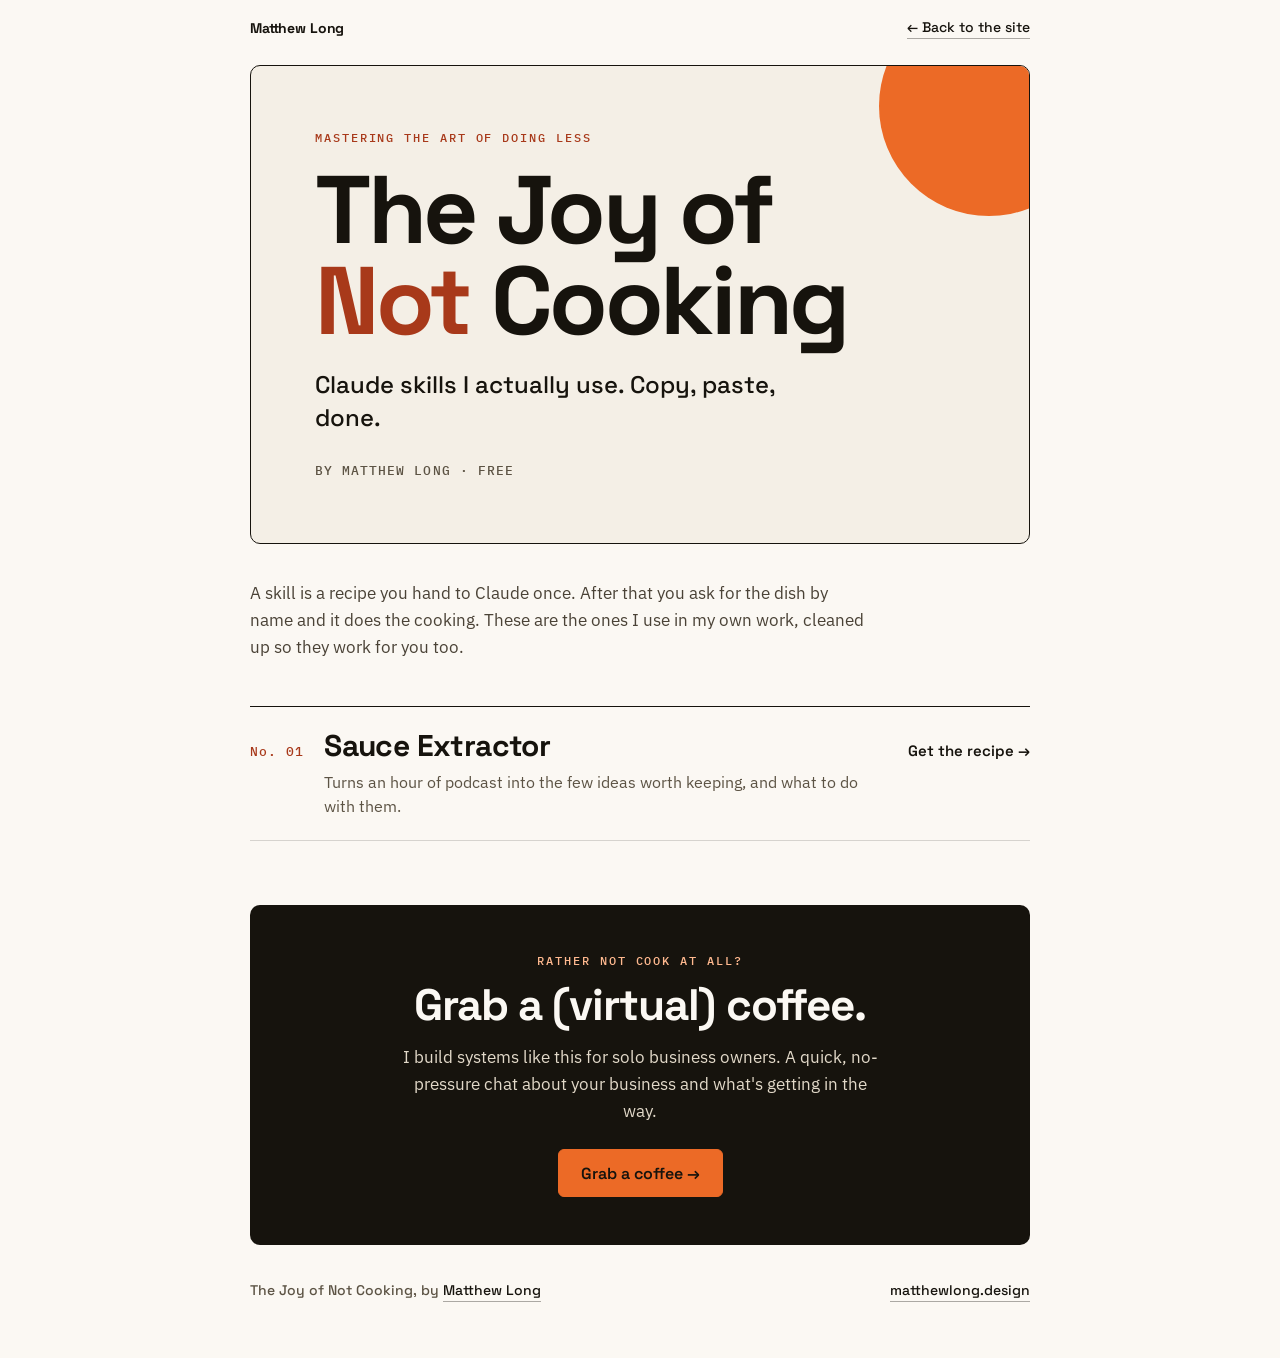
==== cookbook/index.html @ e3e5fb7a "Add The Joy of Not Cooking: a free cookbook of Claude skills, starting with the Sauce Extractor New " ====
<!DOCTYPE html>
<html lang="en">
<head>
<meta charset="utf-8">
<meta name="viewport" content="width=device-width, initial-scale=1">
<title>The Joy of Not Cooking | Claude skills by Matthew Long</title>
<meta name="description" content="Claude skills I actually use. Copy, paste, done. A free cookbook of recipes that let Claude do the cooking.">
<link rel="icon" href="/assets/favicon.svg" type="image/svg+xml">
<link rel="icon" href="/favicon.ico" sizes="any">
<link rel="apple-touch-icon" href="/assets/apple-touch-icon.png">
<link rel="canonical" href="https://matthewlong.design/cookbook">
<meta property="og:type" content="website">
<meta property="og:site_name" content="Matthew Long">
<meta property="og:title" content="The Joy of Not Cooking">
<meta property="og:description" content="Claude skills I actually use. Copy, paste, done.">
<meta property="og:url" content="https://matthewlong.design/cookbook">
<meta property="og:image" content="https://matthewlong.design/assets/matthew.jpg">
<meta name="theme-color" content="#fbf8f3">
<link rel="preconnect" href="https://fonts.googleapis.com">
<link rel="preconnect" href="https://fonts.gstatic.com" crossorigin>
<link href="https://fonts.googleapis.com/css2?family=Space+Grotesk:wght@400;500;600;700&family=IBM+Plex+Sans:wght@400;500;600&family=IBM+Plex+Mono:wght@400;500&display=swap" rel="stylesheet">
<link rel="stylesheet" href="/cookbook/cookbook.css">
<!-- PostHog analytics (EU) -->
<script>
(function(){var s=document.createElement('script');s.async=true;s.src='https://eu-assets.i.posthog.com/static/array.js';
s.onload=function(){window.posthog.init('phc_pv3DCGxzfxWojJ4Aufg7Ad2efhmTL8SZztxmJtunDiv5',{api_host:'https://eu.i.posthog.com',defaults:'2026-01-30',cookieless_mode:'always'})};
document.head.appendChild(s)})();
</script>
</head>
<body>
<div class="wrap">

  <nav class="bar" aria-label="Site">
    <a class="home" href="/">Matthew Long</a>
    <a href="/">← Back to the site</a>
  </nav>

  <header class="cover">
    <div class="sun" aria-hidden="true"></div>
    <div class="label">Mastering the art of doing less</div>
    <h1>The Joy of<br><em>Not</em> Cooking</h1>
    <p class="sub">Claude skills I actually use. Copy, paste, done.</p>
    <div class="by">BY MATTHEW LONG · FREE</div>
  </header>

  <p class="intro">A skill is a recipe you hand to Claude once. After that you ask for the dish by name and it does the cooking. These are the ones I use in my own work, cleaned up so they work for you too.</p>

  <ul class="menu" aria-label="Recipes">
    <li>
      <a href="/cookbook/sauce-extractor" data-track="cookbook_open_recipe">
        <span class="no">No. 01</span>
        <span class="name">Sauce Extractor</span>
        <span class="go">Get the recipe →</span>
        <span class="desc">Turns an hour of podcast into the few ideas worth keeping, and what to do with them.</span>
      </a>
    </li>
  </ul>

  <section class="cta">
    <div class="label">Rather not cook at all?</div>
    <h2>Grab a (virtual) coffee.</h2>
    <p>I build systems like this for solo business owners. A quick, no-pressure chat about your business and what's getting in the way.</p>
    <a class="btn" href="https://calendly.com/matt-nomadcafe/coffee-chat?utm_source=cookbook&utm_medium=website&utm_campaign=cookbook-home" target="_blank" rel="noopener" data-track="cookbook_cta">Grab a coffee →</a>
  </section>

  <footer>
    <span>The Joy of Not Cooking, by <a href="/">Matthew Long</a></span>
    <a href="/">matthewlong.design</a>
  </footer>
</div>
<script src="/cookbook/cookbook.js"></script>
</body>
</html>
---- cookbook/cookbook.css ----
/* The Joy of Not Cooking: shared styles for the cover page and every recipe page.
   Colours and fonts match the main site (see CLAUDE.md). */
:root{
  --ink:#16130d; --cream:#fbf8f3; --paper:#f4efe6; --orange:#ec6a26; --rust:#a8391a;
  --muted:#5c5344; --line:rgba(22,19,13,.16); --line-strong:rgba(22,19,13,.35);
  --head:'Space Grotesk',system-ui,sans-serif; --body:'IBM Plex Sans',system-ui,sans-serif; --mono:'IBM Plex Mono',ui-monospace,monospace;
}
*{box-sizing:border-box}
html{scroll-behavior:smooth}
body{margin:0;background:var(--cream);color:var(--ink);font:400 17px/1.6 var(--body);-webkit-font-smoothing:antialiased;overflow-x:hidden}
::selection{background:var(--orange);color:var(--ink)}
a{color:inherit}
.wrap{max-width:860px;margin:0 auto;padding:0 clamp(16px,4vw,40px)}
.label{font:500 12px/1.4 var(--mono);letter-spacing:.16em;text-transform:uppercase;color:var(--rust)}

/* top bar */
.bar{display:flex;justify-content:space-between;align-items:center;gap:12px;padding:18px 0;font:500 14px var(--head)}
.bar a{text-decoration:none;border-bottom:1px solid var(--line-strong);padding-bottom:2px}
.bar .home{border:0;font-weight:700;letter-spacing:-.01em}

/* cover */
.cover{position:relative;overflow:hidden;background:var(--paper);border:1.5px solid var(--ink);border-radius:10px;padding:clamp(28px,6vw,64px);margin-top:8px}
.cover .sun{position:absolute;right:-70px;top:-70px;width:220px;height:220px;border-radius:50%;background:var(--orange)}
.cover h1{position:relative;font:700 clamp(44px,9vw,96px)/.95 var(--head);letter-spacing:-.035em;margin:18px 0 0;max-width:640px}
.cover h1 em{font-style:normal;color:var(--rust)}
.cover .sub{position:relative;font:500 clamp(18px,2.6vw,24px)/1.35 var(--head);margin:22px 0 0;max-width:520px}
.cover .by{position:relative;margin-top:28px;font:500 13px var(--mono);letter-spacing:.08em;color:var(--muted)}
.intro{max-width:620px;margin:36px 0 0;color:#4a4236}

/* recipe index */
.menu{margin:44px 0 0;padding:0;list-style:none;border-top:1.5px solid var(--ink)}
.menu li{border-bottom:1px solid var(--line)}
.menu a{display:grid;grid-template-columns:auto 1fr auto;gap:8px 20px;align-items:baseline;padding:22px 0;text-decoration:none}
.menu .no{font:500 13px var(--mono);color:var(--rust);letter-spacing:.08em}
.menu .name{font:700 clamp(22px,3.4vw,30px)/1.1 var(--head);letter-spacing:-.02em}
.menu .desc{grid-column:2;color:var(--muted);font-size:16px;line-height:1.5}
.menu .go{font:600 15px var(--head);white-space:nowrap}
.menu a:hover .name,.menu a:focus-visible .name{color:var(--rust)}

/* recipe page */
.recipe-head{padding-top:18px}
.recipe-head h1{font:700 clamp(40px,8vw,80px)/.98 var(--head);letter-spacing:-.035em;margin:14px 0 0}
.recipe-head .promise{font:400 clamp(18px,2.4vw,22px)/1.45 var(--body);color:#4a4236;margin:18px 0 0;max-width:600px}
.facts{display:grid;grid-template-columns:repeat(3,1fr);margin:30px 0 0;border:1.5px solid var(--ink);border-radius:8px;background:var(--paper)}
.facts div{padding:14px 16px;border-left:1px solid var(--line)}
.facts div:first-child{border-left:0}
.facts dt{font:500 11px var(--mono);letter-spacing:.14em;text-transform:uppercase;color:var(--rust)}
.facts dd{margin:6px 0 0;font:600 16px/1.3 var(--head)}
.beans{letter-spacing:.12em;color:var(--orange)}
.beans i{font-style:normal;color:var(--line-strong)}

section{margin-top:52px}
h2{font:700 clamp(24px,3.6vw,32px)/1.1 var(--head);letter-spacing:-.02em;margin:10px 0 0}
.cols{display:grid;grid-template-columns:1fr 1.3fr;gap:clamp(24px,5vw,48px)}
ul.ing{list-style:none;margin:18px 0 0;padding:0}
ul.ing li{padding:11px 0;border-bottom:1px dashed var(--line-strong)}
ul.ing small{display:block;color:var(--muted);font-size:14.5px;line-height:1.45}
ol.steps{list-style:none;counter-reset:s;margin:18px 0 0;padding:0}
ol.steps li{counter-increment:s;position:relative;padding:0 0 18px 46px}
ol.steps li::before{content:counter(s);position:absolute;left:0;top:-2px;width:32px;height:32px;border-radius:50%;background:var(--ink);color:var(--cream);font:600 15px/32px var(--head);text-align:center}
ol.steps b{font-family:var(--head)}
kbd{font:500 14px var(--mono);background:var(--paper);border:1px solid var(--line-strong);border-radius:4px;padding:1px 6px;white-space:nowrap}

/* the recipe box */
.card{margin-top:18px;border:1.5px solid var(--ink);border-radius:10px;background:#fffdf9;overflow:hidden}
.card-top{display:flex;flex-wrap:wrap;gap:12px;align-items:center;justify-content:space-between;padding:14px 16px;border-bottom:1.5px solid var(--ink);background:var(--paper)}
.card-top .file{font:500 13px var(--mono);color:var(--muted)}
.btns{display:flex;flex-wrap:wrap;gap:10px}
.btn{appearance:none;cursor:pointer;text-decoration:none;display:inline-flex;align-items:center;justify-content:center;min-height:48px;padding:12px 22px;border-radius:6px;font:600 16px var(--head);border:1.5px solid var(--ink);background:transparent;color:var(--ink)}
.btn.primary{background:var(--orange)}
.btn:hover{background:var(--ink);color:var(--cream)}
.btn.primary:hover{background:var(--ink);color:var(--cream)}
.btn:focus-visible,a:focus-visible{outline:3px solid var(--orange);outline-offset:3px}
.btn.done{background:var(--ink);color:var(--cream)}
pre#recipe{margin:0;padding:18px 16px;max-height:420px;overflow:auto;white-space:pre-wrap;overflow-wrap:anywhere;font:400 13.5px/1.6 var(--mono);color:#2a251b}
.card-foot{padding:12px 16px;border-top:1px solid var(--line);font-size:14.5px;color:var(--muted)}
.status{min-height:1.4em;margin:10px 0 0;font:500 14px var(--head);color:var(--rust)}

details{margin-top:16px;border:1px solid var(--line-strong);border-radius:8px;background:var(--paper)}
summary{cursor:pointer;padding:14px 16px;font:600 16px var(--head)}
details .in{padding:0 16px 16px;font-size:16px}
details ol{margin:0;padding-left:20px}
details li{margin:6px 0}

/* serving suggestion */
.serve{display:grid;grid-template-columns:1fr 1.6fr;margin-top:18px;border:1.5px solid var(--ink);border-radius:10px;overflow:hidden}
.serve > div{padding:18px}
.serve .in-side{background:var(--ink);color:var(--cream)}
.serve .in-side .label{color:#ffb98f}
.serve .out-side{background:#fffdf9}
.serve p{margin:8px 0 0}
.serve ul{margin:10px 0 0;padding-left:18px}
.serve li{margin:8px 0;font-size:16px;line-height:1.5}
.note{margin-top:12px;font-size:14.5px;color:var(--muted)}

/* chef's notes */
.notes{display:grid;grid-template-columns:1fr 1fr;gap:16px;margin-top:18px}
.notes > div{border-top:3px solid var(--orange);background:var(--paper);padding:16px 18px;font-size:16px}
.notes b{display:block;font:600 17px var(--head);margin-bottom:4px}

/* closing CTA */
.cta{margin-top:64px;background:var(--ink);color:var(--cream);border-radius:10px;padding:clamp(28px,5vw,48px);text-align:center}
.cta .label{color:#ffb98f}
.cta h2{font-size:clamp(28px,5vw,44px);margin-top:12px}
.cta p{max-width:480px;margin:14px auto 0;color:#e2d9c9}
.cta .btn{margin-top:24px;background:var(--orange);border-color:var(--orange);color:var(--ink)}
.cta .btn:hover{background:var(--cream);border-color:var(--cream);color:var(--ink)}
footer{padding:36px 0 56px;display:flex;flex-wrap:wrap;gap:12px 24px;justify-content:space-between;font:500 14px var(--head);color:var(--muted)}
footer a{text-decoration:none;border-bottom:1px solid var(--line-strong);padding-bottom:2px;color:var(--ink)}

@media (max-width:700px){
  .cols,.serve,.notes{grid-template-columns:1fr}
  .facts{grid-template-columns:1fr}
  .facts div{border-left:0;border-top:1px solid var(--line)}
  .facts div:first-child{border-top:0}
  .menu a{grid-template-columns:auto 1fr}
  .menu .go{grid-column:2}
  .btns,.btns .btn{width:100%}
  .cover .sun{width:150px;height:150px;right:-60px;top:-60px}
}
@media (prefers-reduced-motion:reduce){html{scroll-behavior:auto}}
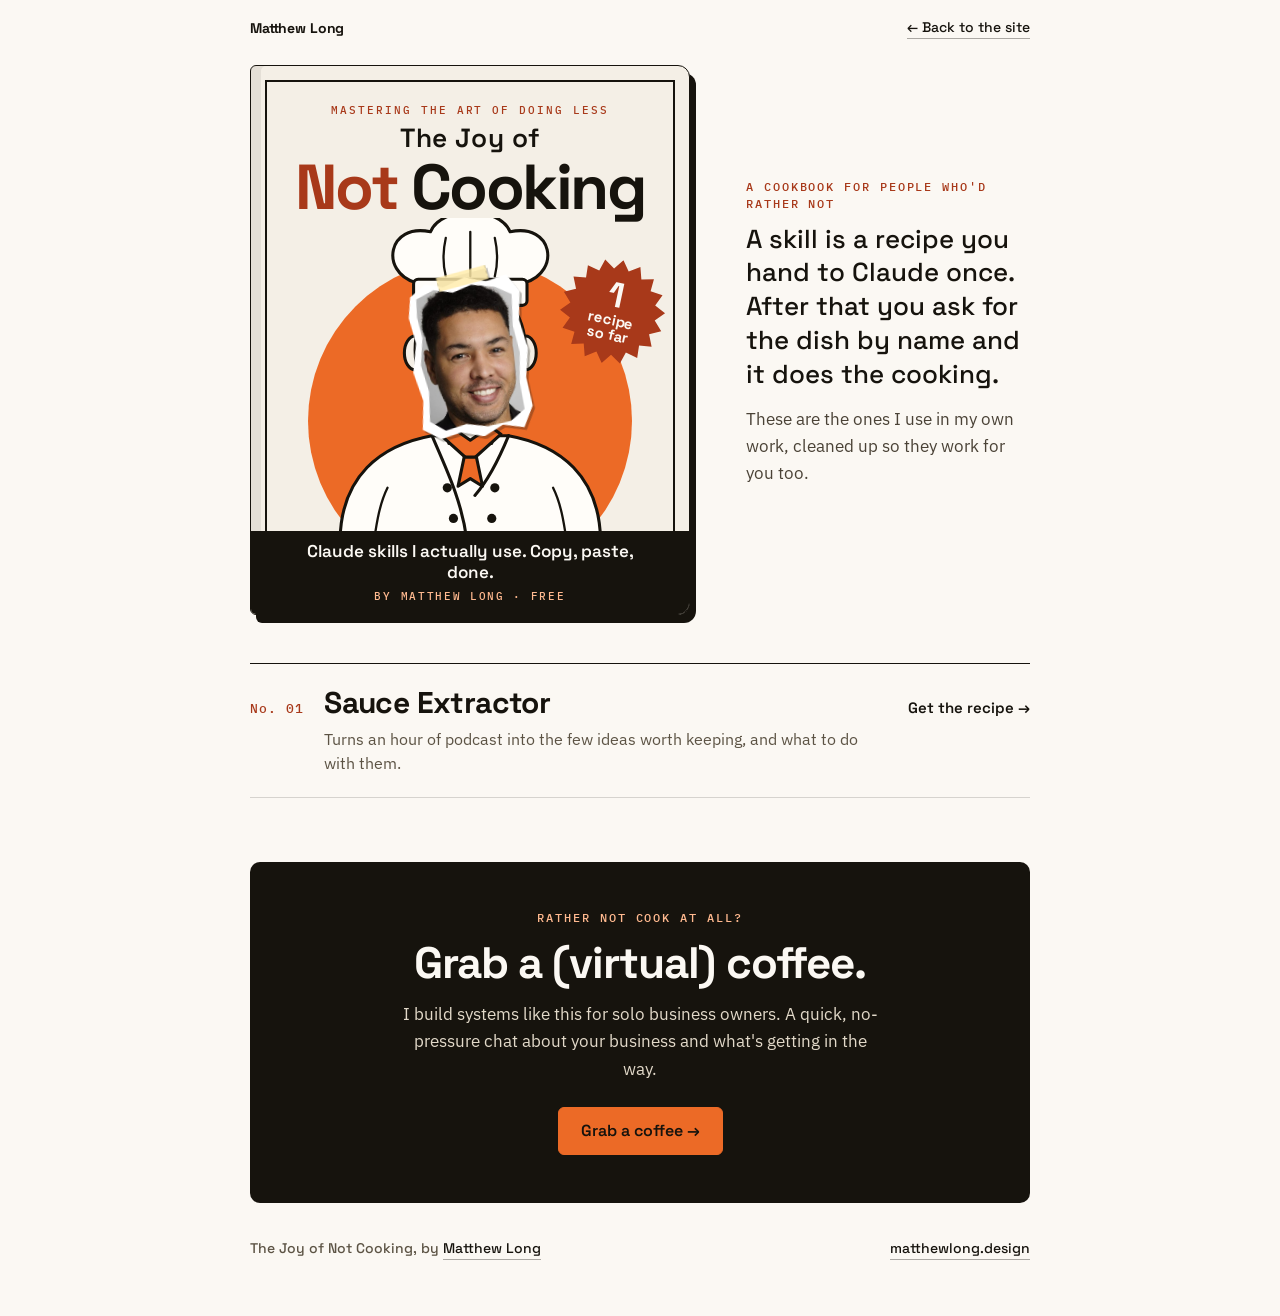
==== commit 822094df: "Make the cookbook cover look like a real cookbook front page A 4:5 book cover with a drawn chef and " ====
--- a/cookbook/index.html
+++ b/cookbook/index.html
@@ -35,15 +35,47 @@
     <a href="/">← Back to the site</a>
   </nav>
 
-  <header class="cover">
-    <div class="sun" aria-hidden="true"></div>
-    <div class="label">Mastering the art of doing less</div>
-    <h1>The Joy of<br><em>Not</em> Cooking</h1>
-    <p class="sub">Claude skills I actually use. Copy, paste, done.</p>
-    <div class="by">BY MATTHEW LONG · FREE</div>
+  <header class="shelf">
+    <div class="book">
+      <div class="sun" aria-hidden="true"></div>
+      <div class="kicker">Mastering the art of doing less</div>
+      <h1><small>The Joy of</small><em>Not</em> Cooking</h1>
+      <div class="burst" aria-hidden="true">
+        <svg viewBox="0 0 100 100"><polygon points="50.0,0.0 57.1,9.6 67.1,3.0 70.5,14.5 82.1,11.7 81.4,23.6 93.3,25.0 88.5,36.0 99.2,41.3 91.0,50.0 99.2,58.7 88.5,64.0 93.3,75.0 81.4,76.4 82.1,88.3 70.5,85.5 67.1,97.0 57.1,90.4 50.0,100.0 42.9,90.4 32.9,97.0 29.5,85.5 17.9,88.3 18.6,76.4 6.7,75.0 11.5,64.0 0.8,58.7 9.0,50.0 0.8,41.3 11.5,36.0 6.7,25.0 18.6,23.6 17.9,11.7 29.5,14.5 32.9,3.0 42.9,9.6" fill="#a8391a"/></svg>
+        <span><b>1</b>recipe<br>so far</span>
+      </div>
+      <div class="chef">
+      <svg viewBox="0 0 400 420" aria-hidden="true" fill="none" stroke="#16130d" stroke-width="4" stroke-linejoin="round" stroke-linecap="round">
+        <path d="M30 424 C30 336 84 296 150 284 L250 284 C316 296 370 336 370 424 Z" fill="#fffdf9"/>
+        <path d="M150 284 C170 330 190 372 196 424 M250 284 C236 318 222 344 206 362" />
+        <g fill="#16130d" stroke="none"><circle cx="170" cy="352" r="6"/><circle cx="178" cy="392" r="6"/><circle cx="232" cy="352" r="6"/><circle cx="228" cy="392" r="6"/></g>
+        <path d="M74 424 C78 396 82 372 92 352 M326 424 C322 396 318 372 308 352" stroke-width="3"/>
+        <rect x="172" y="236" width="56" height="58" fill="#f4efe6"/>
+        <path d="M160 282 L200 318 L240 282 L226 272 L200 290 L174 272 Z" fill="#ec6a26"/>
+        <path d="M192 312 L184 350 L200 340 L216 350 L208 312 Z" fill="#ec6a26"/>
+        <ellipse cx="128" cy="176" rx="14" ry="22" fill="#f4efe6"/><ellipse cx="272" cy="176" rx="14" ry="22" fill="#f4efe6"/>
+        <ellipse cx="200" cy="172" rx="72" ry="88" fill="#f4efe6"/>
+        <path d="M128 84 C82 70 92 6 148 18 C162 -16 238 -16 252 18 C308 6 318 70 272 84 Z" fill="#fffdf9"/>
+        <path d="M168 26 C164 44 164 60 168 76 M200 18 L200 76 M232 26 C236 44 236 60 232 76" stroke-width="3"/>
+        <rect x="126" y="80" width="148" height="34" rx="6" fill="#fffdf9"/>
+      </svg>
+        <div class="face">
+          <div class="cut"><img src="/cookbook/assets/matty-face.jpg" alt="Matthew's face, cut out and badly taped onto a drawing of a chef" width="410" height="580"></div>
+          <div class="tape" aria-hidden="true"></div>
+        </div>
+      </div>
+      <div class="band">
+        <p class="sub">Claude skills I actually use. Copy, paste, done.</p>
+        <div class="by">BY MATTHEW LONG · FREE</div>
+      </div>
+      <div class="frame" aria-hidden="true"></div>
+    </div>
+    <div class="blurb">
+      <div class="label">A cookbook for people who'd rather not</div>
+      <p class="lede">A skill is a recipe you hand to Claude once. After that you ask for the dish by name and it does the cooking.</p>
+      <p>These are the ones I use in my own work, cleaned up so they work for you too.</p>
+    </div>
   </header>
-
-  <p class="intro">A skill is a recipe you hand to Claude once. After that you ask for the dish by name and it does the cooking. These are the ones I use in my own work, cleaned up so they work for you too.</p>
 
   <ul class="menu" aria-label="Recipes">
     <li>
--- a/cookbook/cookbook.css
+++ b/cookbook/cookbook.css
@@ -18,17 +18,34 @@
 .bar a{text-decoration:none;border-bottom:1px solid var(--line-strong);padding-bottom:2px}
 .bar .home{border:0;font-weight:700;letter-spacing:-.01em}
 
-/* cover */
-.cover{position:relative;overflow:hidden;background:var(--paper);border:1.5px solid var(--ink);border-radius:10px;padding:clamp(28px,6vw,64px);margin-top:8px}
-.cover .sun{position:absolute;right:-70px;top:-70px;width:220px;height:220px;border-radius:50%;background:var(--orange)}
-.cover h1{position:relative;font:700 clamp(44px,9vw,96px)/.95 var(--head);letter-spacing:-.035em;margin:18px 0 0;max-width:640px}
-.cover h1 em{font-style:normal;color:var(--rust)}
-.cover .sub{position:relative;font:500 clamp(18px,2.6vw,24px)/1.35 var(--head);margin:22px 0 0;max-width:520px}
-.cover .by{position:relative;margin-top:28px;font:500 13px var(--mono);letter-spacing:.08em;color:var(--muted)}
-.intro{max-width:620px;margin:36px 0 0;color:#4a4236}
+/* cover: a 4:5 "book". Every size inside is in cqw (percent of the book's width), so it scales as one piece. */
+.shelf{display:grid;grid-template-columns:minmax(0,440px) 1fr;gap:clamp(24px,5vw,56px);align-items:center;margin-top:8px}
+.book{position:relative;container-type:inline-size;aspect-ratio:4/5;width:100%;overflow:hidden;background:var(--paper);border:1.5px solid var(--ink);border-radius:6px 12px 12px 6px;box-shadow:inset 10px 0 0 rgba(22,19,13,.07),6px 8px 0 var(--ink)}
+.book .frame{position:absolute;inset:3.2cqw 3.2cqw 19cqw;border:.5cqw solid var(--ink);border-bottom:0;pointer-events:none;z-index:4}
+.book .sun{position:absolute;left:50%;top:44cqw;width:74cqw;height:74cqw;margin-left:-37cqw;border-radius:50%;background:var(--orange)}
+.book .kicker{position:absolute;left:0;right:0;top:8.5cqw;text-align:center;font:500 2.5cqw var(--mono);letter-spacing:.18em;text-transform:uppercase;color:var(--rust)}
+.book h1{position:absolute;left:0;right:0;top:13cqw;margin:0;text-align:center;font:700 14.5cqw/.9 var(--head);letter-spacing:-.04em;color:var(--ink)}
+.book h1 small{display:block;font:600 6cqw/1.2 var(--head);letter-spacing:.02em;margin-bottom:1cqw}
+.book h1 em{font-style:normal;color:var(--rust)}
+.book .burst{position:absolute;right:5.5cqw;top:44cqw;width:24cqw;height:24cqw;transform:rotate(12deg);z-index:3}
+.book .burst svg{width:100%;height:100%;display:block}
+.book .burst span{position:absolute;inset:0;display:flex;flex-direction:column;align-items:center;justify-content:center;text-align:center;font:700 3.4cqw/1.05 var(--head);color:var(--cream)}
+.book .burst b{font-size:8cqw;line-height:.9}
+.book .chef{position:absolute;left:50%;bottom:17cqw;width:70cqw;margin-left:-35cqw;aspect-ratio:400/420;z-index:2}
+.book .chef svg{position:absolute;inset:0;width:100%;height:100%}
+.book .face{position:absolute;left:31%;top:18.5%;width:38%;transform:rotate(-6deg);filter:drop-shadow(.5cqw .7cqw 0 rgba(22,19,13,.3))}
+.book .face .cut{background:#fff;padding:1.2cqw;clip-path:polygon(4% 9%,18% 2%,33% 5%,52% 0,70% 4%,88% 1%,98% 12%,95% 30%,100% 48%,96% 66%,99% 84%,90% 97%,72% 94%,55% 100%,36% 96%,18% 99%,3% 92%,6% 74%,0 56%,5% 38%,1% 22%)}
+.book .face img{display:block;width:100%;height:auto;clip-path:polygon(5% 8%,22% 3%,40% 6%,58% 2%,80% 5%,95% 11%,93% 32%,97% 50%,94% 70%,96% 88%,82% 95%,60% 97%,40% 94%,20% 97%,6% 90%,8% 70%,3% 52%,7% 34%,4% 20%)}
+.book .tape{position:absolute;left:28%;top:-4%;width:44%;height:9%;background:rgba(255,236,170,.82);border-left:.3cqw dashed rgba(22,19,13,.2);border-right:.3cqw dashed rgba(22,19,13,.2);transform:rotate(-9deg)}
+.book .band{position:absolute;left:0;right:0;bottom:0;height:19cqw;background:var(--ink);color:var(--cream);display:flex;flex-direction:column;align-items:center;justify-content:center;text-align:center;padding:0 7cqw;z-index:3}
+.book .band .sub{font:600 3.9cqw/1.2 var(--head);margin:0}
+.book .band .by{font:500 2.4cqw var(--mono);letter-spacing:.16em;margin-top:1.6cqw;color:#ffb98f}
+.blurb .label{margin-bottom:10px}
+.blurb p{margin:0 0 14px;color:#4a4236;max-width:460px}
+.blurb .lede{font:500 clamp(20px,2.6vw,26px)/1.3 var(--head);color:var(--ink)}
 
 /* recipe index */
-.menu{margin:44px 0 0;padding:0;list-style:none;border-top:1.5px solid var(--ink)}
+.menu{margin:48px 0 0;padding:0;list-style:none;border-top:1.5px solid var(--ink)}
 .menu li{border-bottom:1px solid var(--line)}
 .menu a{display:grid;grid-template-columns:auto 1fr auto;gap:8px 20px;align-items:baseline;padding:22px 0;text-decoration:none}
 .menu .no{font:500 13px var(--mono);color:var(--rust);letter-spacing:.08em}
@@ -116,6 +133,7 @@
   .menu a{grid-template-columns:auto 1fr}
   .menu .go{grid-column:2}
   .btns,.btns .btn{width:100%}
-  .cover .sun{width:150px;height:150px;right:-60px;top:-60px}
+  .shelf{grid-template-columns:1fr}
+  .book{max-width:420px;margin:0 auto}
 }
 @media (prefers-reduced-motion:reduce){html{scroll-behavior:auto}}
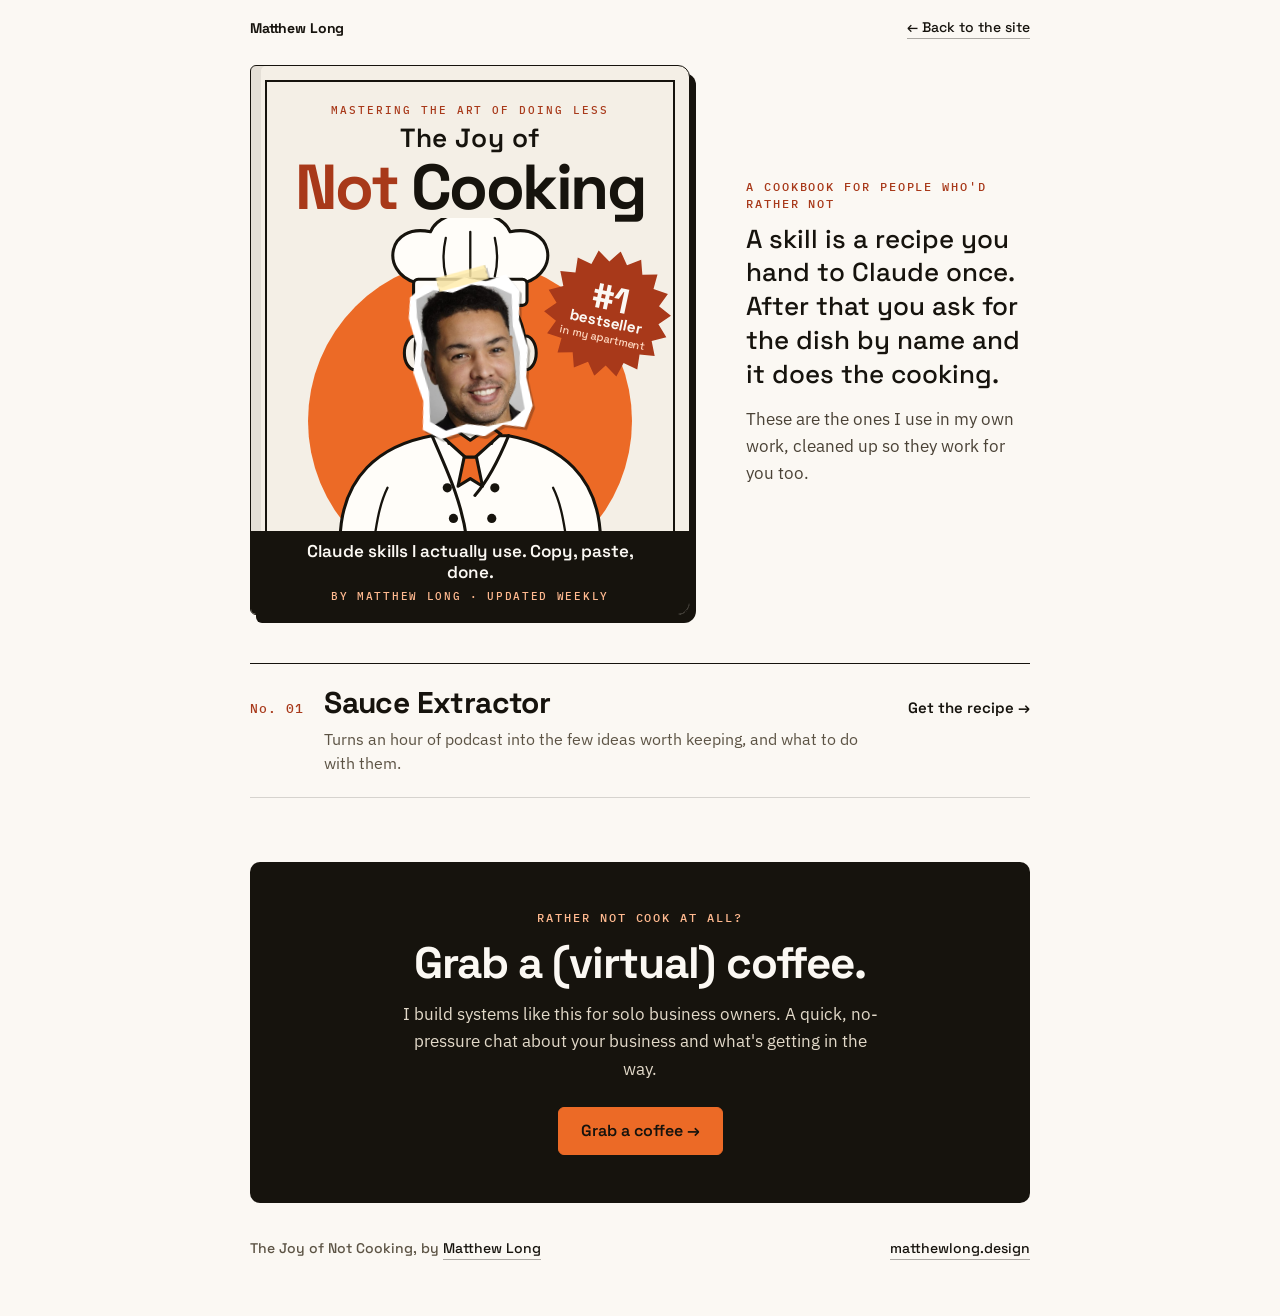
==== commit 324b94c5: "Cookbook cover: '#1 bestseller in my apartment' badge and 'Updated weekly' Also removes the mixed-me" ====
--- a/cookbook/index.html
+++ b/cookbook/index.html
@@ -42,7 +42,7 @@
       <h1><small>The Joy of</small><em>Not</em> Cooking</h1>
       <div class="burst" aria-hidden="true">
         <svg viewBox="0 0 100 100"><polygon points="50.0,0.0 57.1,9.6 67.1,3.0 70.5,14.5 82.1,11.7 81.4,23.6 93.3,25.0 88.5,36.0 99.2,41.3 91.0,50.0 99.2,58.7 88.5,64.0 93.3,75.0 81.4,76.4 82.1,88.3 70.5,85.5 67.1,97.0 57.1,90.4 50.0,100.0 42.9,90.4 32.9,97.0 29.5,85.5 17.9,88.3 18.6,76.4 6.7,75.0 11.5,64.0 0.8,58.7 9.0,50.0 0.8,41.3 11.5,36.0 6.7,25.0 18.6,23.6 17.9,11.7 29.5,14.5 32.9,3.0 42.9,9.6" fill="#a8391a"/></svg>
-        <span><b>1</b>recipe<br>so far</span>
+        <span><b>#1</b>bestseller<small>in my apartment</small></span>
       </div>
       <div class="chef">
       <svg viewBox="0 0 400 420" aria-hidden="true" fill="none" stroke="#16130d" stroke-width="4" stroke-linejoin="round" stroke-linecap="round">
@@ -66,7 +66,7 @@
       </div>
       <div class="band">
         <p class="sub">Claude skills I actually use. Copy, paste, done.</p>
-        <div class="by">BY MATTHEW LONG · FREE</div>
+        <div class="by">BY MATTHEW LONG · UPDATED WEEKLY</div>
       </div>
       <div class="frame" aria-hidden="true"></div>
     </div>
--- a/cookbook/cookbook.css
+++ b/cookbook/cookbook.css
@@ -27,9 +27,10 @@
 .book h1{position:absolute;left:0;right:0;top:13cqw;margin:0;text-align:center;font:700 14.5cqw/.9 var(--head);letter-spacing:-.04em;color:var(--ink)}
 .book h1 small{display:block;font:600 6cqw/1.2 var(--head);letter-spacing:.02em;margin-bottom:1cqw}
 .book h1 em{font-style:normal;color:var(--rust)}
-.book .burst{position:absolute;right:5.5cqw;top:44cqw;width:24cqw;height:24cqw;transform:rotate(12deg);z-index:3}
+.book .burst{position:absolute;right:4cqw;top:42cqw;width:29cqw;height:29cqw;transform:rotate(12deg);z-index:3}
 .book .burst svg{width:100%;height:100%;display:block}
-.book .burst span{position:absolute;inset:0;display:flex;flex-direction:column;align-items:center;justify-content:center;text-align:center;font:700 3.4cqw/1.05 var(--head);color:var(--cream)}
+.book .burst span{position:absolute;inset:0;display:flex;flex-direction:column;align-items:center;justify-content:center;text-align:center;font:700 3.5cqw/1.05 var(--head);color:var(--cream)}
+.book .burst small{display:block;margin-top:.5cqw;font:500 2.5cqw/1.1 var(--head);color:#ffd9c2}
 .book .burst b{font-size:8cqw;line-height:.9}
 .book .chef{position:absolute;left:50%;bottom:17cqw;width:70cqw;margin-left:-35cqw;aspect-ratio:400/420;z-index:2}
 .book .chef svg{position:absolute;inset:0;width:100%;height:100%}
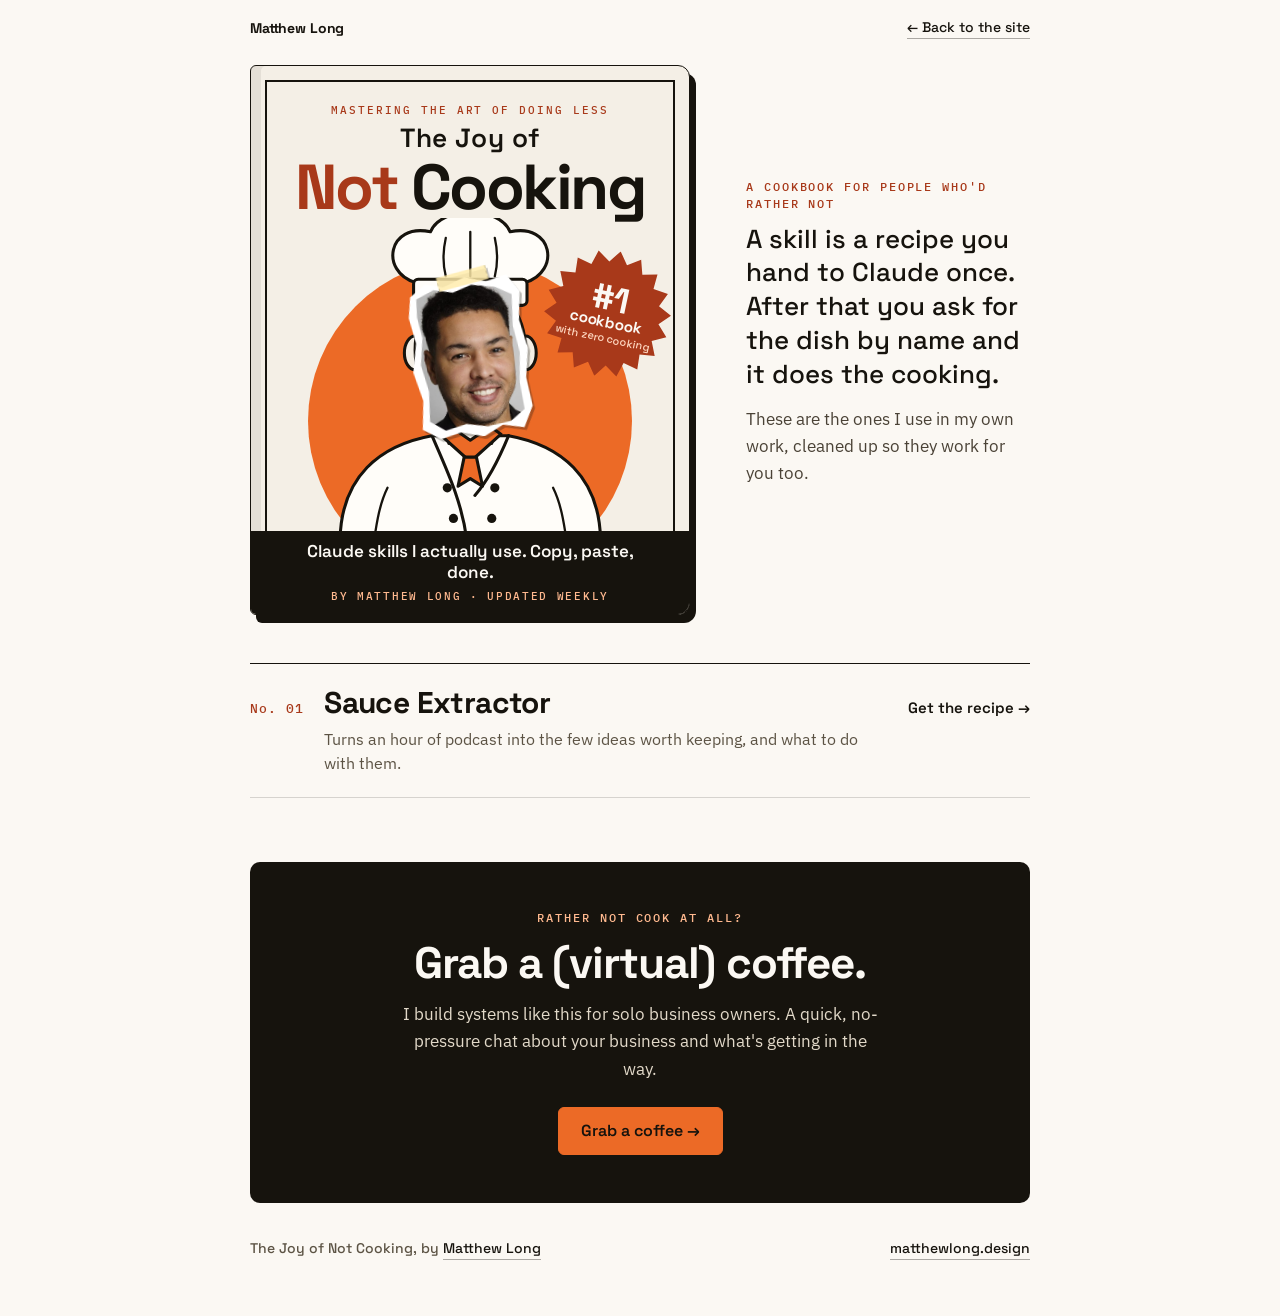
==== commit 04a78551: "Cookbook cover badge: '#1 cookbook with zero cooking' Co-Authored-By: Claude Fable 5.2 <noreply@anth" ====
--- a/cookbook/index.html
+++ b/cookbook/index.html
@@ -42,7 +42,7 @@
       <h1><small>The Joy of</small><em>Not</em> Cooking</h1>
       <div class="burst" aria-hidden="true">
         <svg viewBox="0 0 100 100"><polygon points="50.0,0.0 57.1,9.6 67.1,3.0 70.5,14.5 82.1,11.7 81.4,23.6 93.3,25.0 88.5,36.0 99.2,41.3 91.0,50.0 99.2,58.7 88.5,64.0 93.3,75.0 81.4,76.4 82.1,88.3 70.5,85.5 67.1,97.0 57.1,90.4 50.0,100.0 42.9,90.4 32.9,97.0 29.5,85.5 17.9,88.3 18.6,76.4 6.7,75.0 11.5,64.0 0.8,58.7 9.0,50.0 0.8,41.3 11.5,36.0 6.7,25.0 18.6,23.6 17.9,11.7 29.5,14.5 32.9,3.0 42.9,9.6" fill="#a8391a"/></svg>
-        <span><b>#1</b>bestseller<small>in my apartment</small></span>
+        <span><b>#1</b>cookbook<small>with zero cooking</small></span>
       </div>
       <div class="chef">
       <svg viewBox="0 0 400 420" aria-hidden="true" fill="none" stroke="#16130d" stroke-width="4" stroke-linejoin="round" stroke-linecap="round">
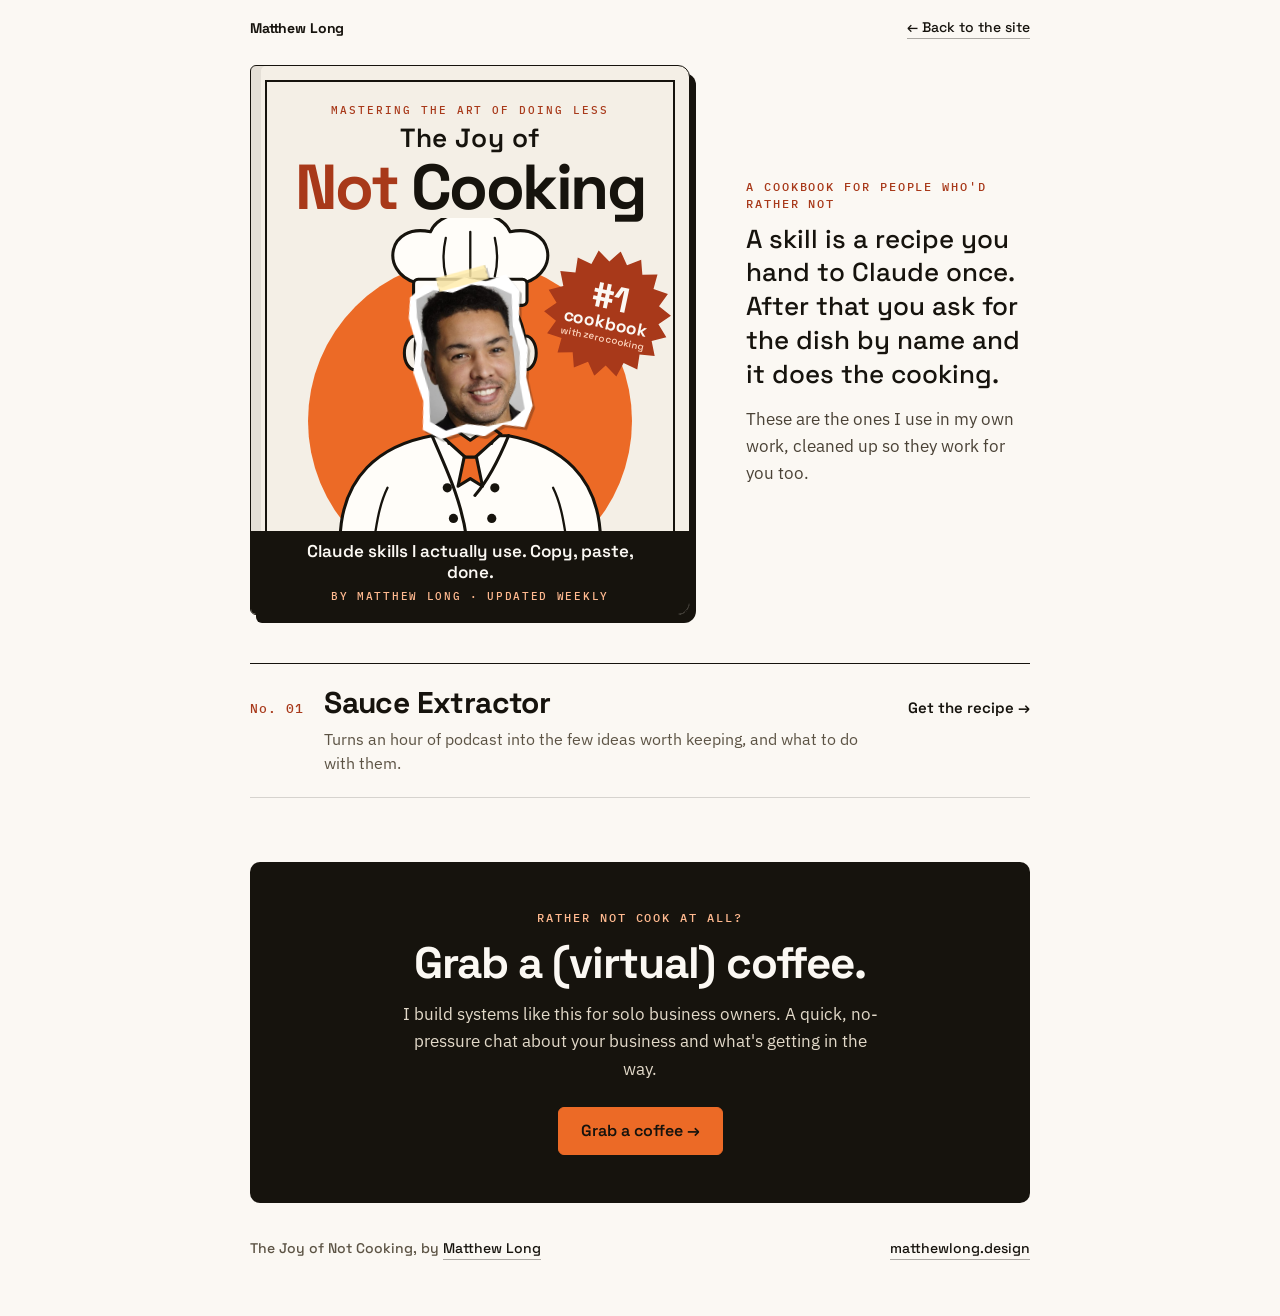
==== commit 7f3bf21d: "Cookbook cover badge: line up 'with zero cooking' under 'cookbook' Co-Authored-By: Claude Fable 5.2 " ====
--- a/cookbook/index.html
+++ b/cookbook/index.html
@@ -42,7 +42,7 @@
       <h1><small>The Joy of</small><em>Not</em> Cooking</h1>
       <div class="burst" aria-hidden="true">
         <svg viewBox="0 0 100 100"><polygon points="50.0,0.0 57.1,9.6 67.1,3.0 70.5,14.5 82.1,11.7 81.4,23.6 93.3,25.0 88.5,36.0 99.2,41.3 91.0,50.0 99.2,58.7 88.5,64.0 93.3,75.0 81.4,76.4 82.1,88.3 70.5,85.5 67.1,97.0 57.1,90.4 50.0,100.0 42.9,90.4 32.9,97.0 29.5,85.5 17.9,88.3 18.6,76.4 6.7,75.0 11.5,64.0 0.8,58.7 9.0,50.0 0.8,41.3 11.5,36.0 6.7,25.0 18.6,23.6 17.9,11.7 29.5,14.5 32.9,3.0 42.9,9.6" fill="#a8391a"/></svg>
-        <span><b>#1</b>cookbook<small>with zero cooking</small></span>
+        <span><b>#1</b><u>cookbook</u><small>with zero cooking</small></span>
       </div>
       <div class="chef">
       <svg viewBox="0 0 400 420" aria-hidden="true" fill="none" stroke="#16130d" stroke-width="4" stroke-linejoin="round" stroke-linecap="round">
--- a/cookbook/cookbook.css
+++ b/cookbook/cookbook.css
@@ -30,7 +30,8 @@
 .book .burst{position:absolute;right:4cqw;top:42cqw;width:29cqw;height:29cqw;transform:rotate(12deg);z-index:3}
 .book .burst svg{width:100%;height:100%;display:block}
 .book .burst span{position:absolute;inset:0;display:flex;flex-direction:column;align-items:center;justify-content:center;text-align:center;font:700 3.5cqw/1.05 var(--head);color:var(--cream)}
-.book .burst small{display:block;margin-top:.5cqw;font:500 2.5cqw/1.1 var(--head);color:#ffd9c2}
+.book .burst u{text-decoration:none;font-size:4cqw}
+.book .burst small{display:block;margin-top:.4cqw;font:500 2.23cqw/1.1 var(--head);white-space:nowrap;color:#ffd9c2}
 .book .burst b{font-size:8cqw;line-height:.9}
 .book .chef{position:absolute;left:50%;bottom:17cqw;width:70cqw;margin-left:-35cqw;aspect-ratio:400/420;z-index:2}
 .book .chef svg{position:absolute;inset:0;width:100%;height:100%}
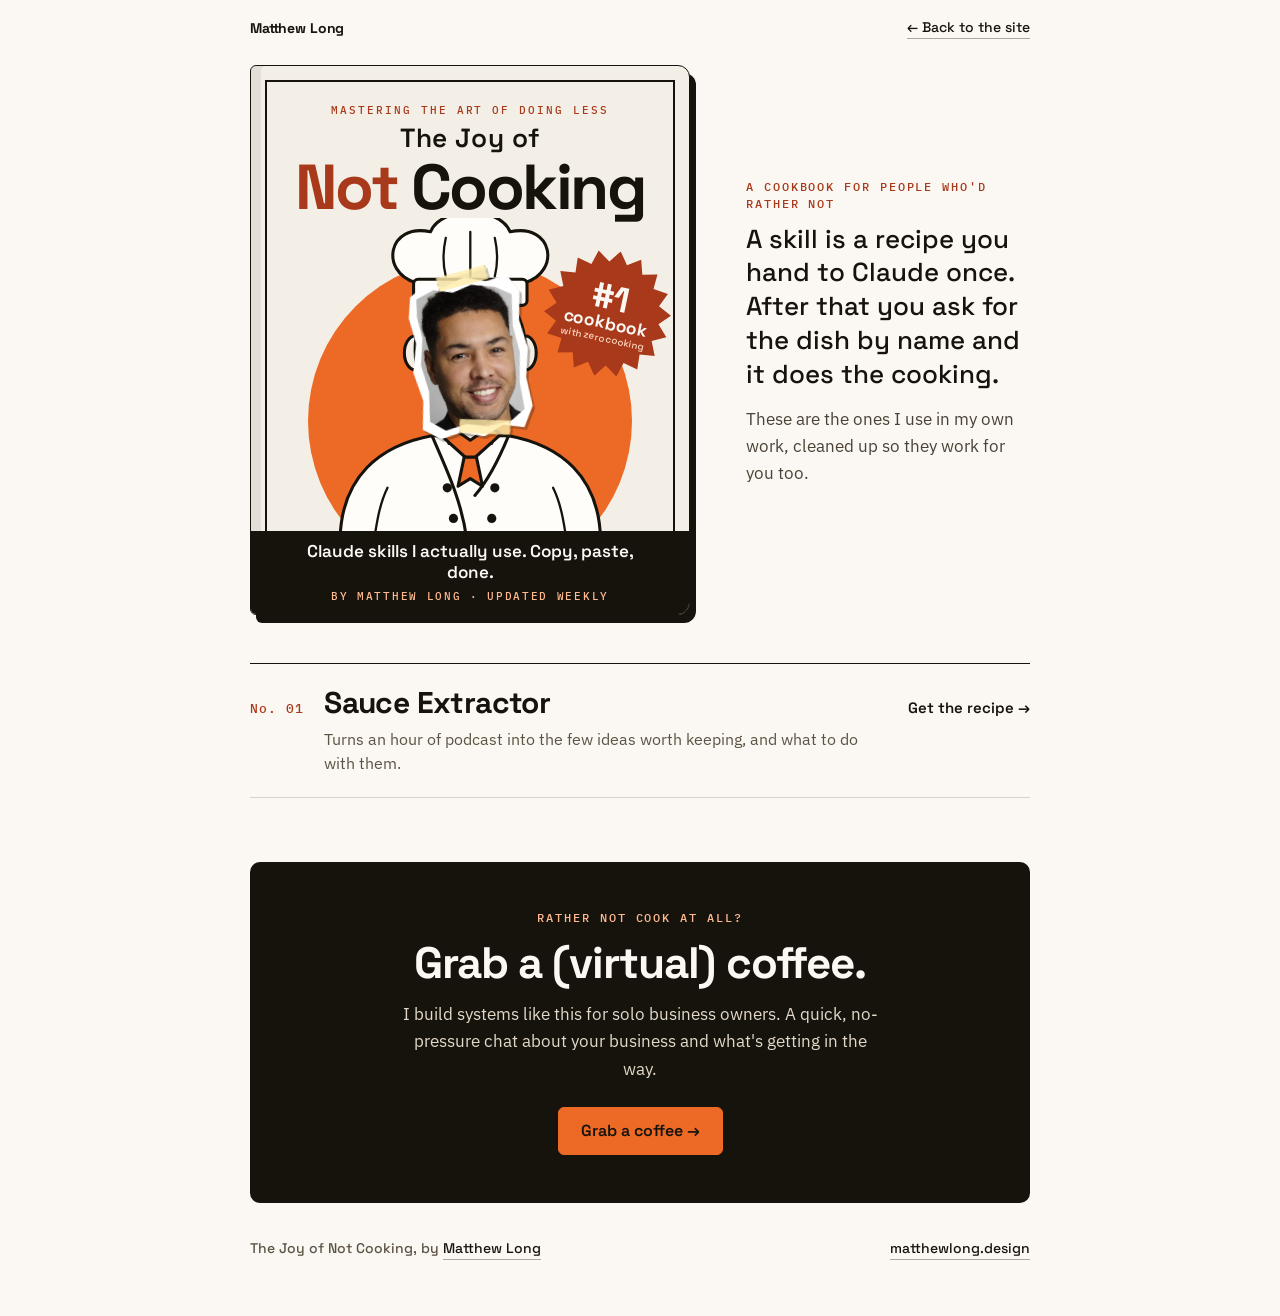
==== commit 67fa68a1: "Cookbook cover: add a second strip of tape under the face Co-Authored-By: Claude Fable 5.2 <noreply@" ====
--- a/cookbook/index.html
+++ b/cookbook/index.html
@@ -62,6 +62,7 @@
         <div class="face">
           <div class="cut"><img src="/cookbook/assets/matty-face.jpg" alt="Matthew's face, cut out and badly taped onto a drawing of a chef" width="410" height="580"></div>
           <div class="tape" aria-hidden="true"></div>
+          <div class="tape low" aria-hidden="true"></div>
         </div>
       </div>
       <div class="band">
--- a/cookbook/cookbook.css
+++ b/cookbook/cookbook.css
@@ -39,6 +39,7 @@
 .book .face .cut{background:#fff;padding:1.2cqw;clip-path:polygon(4% 9%,18% 2%,33% 5%,52% 0,70% 4%,88% 1%,98% 12%,95% 30%,100% 48%,96% 66%,99% 84%,90% 97%,72% 94%,55% 100%,36% 96%,18% 99%,3% 92%,6% 74%,0 56%,5% 38%,1% 22%)}
 .book .face img{display:block;width:100%;height:auto;clip-path:polygon(5% 8%,22% 3%,40% 6%,58% 2%,80% 5%,95% 11%,93% 32%,97% 50%,94% 70%,96% 88%,82% 95%,60% 97%,40% 94%,20% 97%,6% 90%,8% 70%,3% 52%,7% 34%,4% 20%)}
 .book .tape{position:absolute;left:28%;top:-4%;width:44%;height:9%;background:rgba(255,236,170,.82);border-left:.3cqw dashed rgba(22,19,13,.2);border-right:.3cqw dashed rgba(22,19,13,.2);transform:rotate(-9deg)}
+.book .tape.low{left:34%;top:90%;width:44%;transform:rotate(8deg)}
 .book .band{position:absolute;left:0;right:0;bottom:0;height:19cqw;background:var(--ink);color:var(--cream);display:flex;flex-direction:column;align-items:center;justify-content:center;text-align:center;padding:0 7cqw;z-index:3}
 .book .band .sub{font:600 3.9cqw/1.2 var(--head);margin:0}
 .book .band .by{font:500 2.4cqw var(--mono);letter-spacing:.16em;margin-top:1.6cqw;color:#ffb98f}
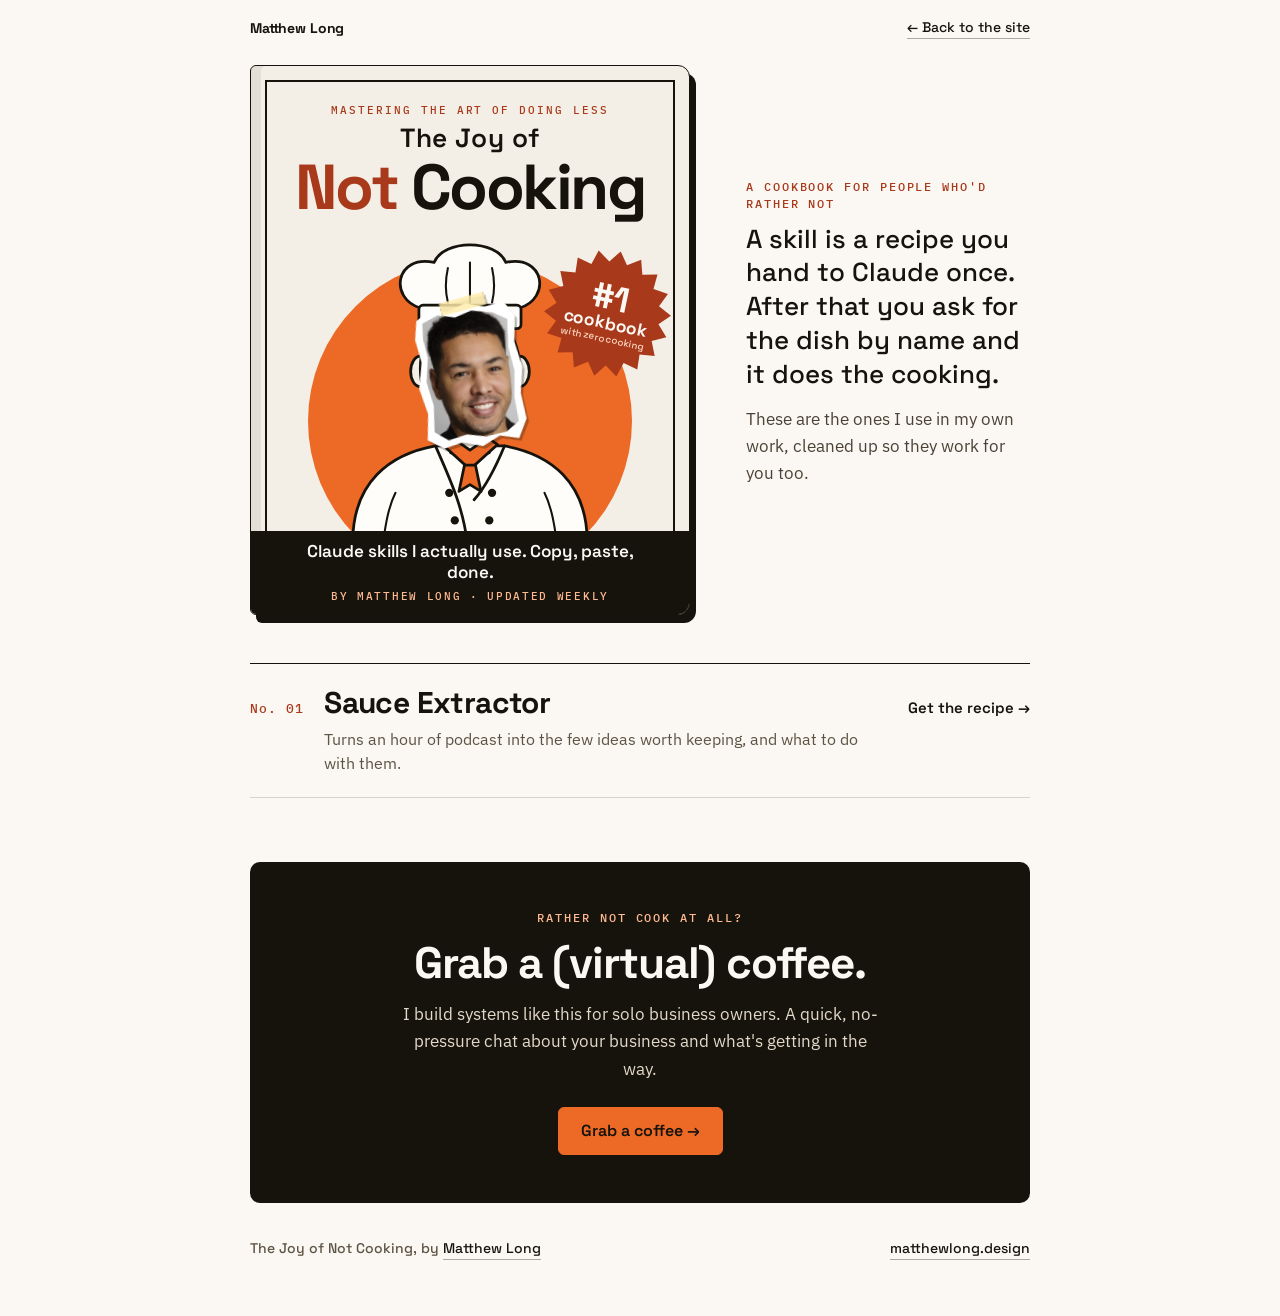
==== commit 02e57af7: "Cookbook cover: back to one strip of tape, and show the whole chef's hat Co-Authored-By: Claude Fabl" ====
--- a/cookbook/index.html
+++ b/cookbook/index.html
@@ -62,7 +62,6 @@
         <div class="face">
           <div class="cut"><img src="/cookbook/assets/matty-face.jpg" alt="Matthew's face, cut out and badly taped onto a drawing of a chef" width="410" height="580"></div>
           <div class="tape" aria-hidden="true"></div>
-          <div class="tape low" aria-hidden="true"></div>
         </div>
       </div>
       <div class="band">
--- a/cookbook/cookbook.css
+++ b/cookbook/cookbook.css
@@ -33,13 +33,12 @@
 .book .burst u{text-decoration:none;font-size:4cqw}
 .book .burst small{display:block;margin-top:.4cqw;font:500 2.23cqw/1.1 var(--head);white-space:nowrap;color:#ffd9c2}
 .book .burst b{font-size:8cqw;line-height:.9}
-.book .chef{position:absolute;left:50%;bottom:17cqw;width:70cqw;margin-left:-35cqw;aspect-ratio:400/420;z-index:2}
-.book .chef svg{position:absolute;inset:0;width:100%;height:100%}
+.book .chef{position:absolute;left:50%;bottom:17cqw;width:63cqw;margin-left:-31.5cqw;aspect-ratio:400/420;z-index:2}
+.book .chef svg{position:absolute;inset:0;width:100%;height:100%;overflow:visible}
 .book .face{position:absolute;left:31%;top:18.5%;width:38%;transform:rotate(-6deg);filter:drop-shadow(.5cqw .7cqw 0 rgba(22,19,13,.3))}
 .book .face .cut{background:#fff;padding:1.2cqw;clip-path:polygon(4% 9%,18% 2%,33% 5%,52% 0,70% 4%,88% 1%,98% 12%,95% 30%,100% 48%,96% 66%,99% 84%,90% 97%,72% 94%,55% 100%,36% 96%,18% 99%,3% 92%,6% 74%,0 56%,5% 38%,1% 22%)}
 .book .face img{display:block;width:100%;height:auto;clip-path:polygon(5% 8%,22% 3%,40% 6%,58% 2%,80% 5%,95% 11%,93% 32%,97% 50%,94% 70%,96% 88%,82% 95%,60% 97%,40% 94%,20% 97%,6% 90%,8% 70%,3% 52%,7% 34%,4% 20%)}
 .book .tape{position:absolute;left:28%;top:-4%;width:44%;height:9%;background:rgba(255,236,170,.82);border-left:.3cqw dashed rgba(22,19,13,.2);border-right:.3cqw dashed rgba(22,19,13,.2);transform:rotate(-9deg)}
-.book .tape.low{left:34%;top:90%;width:44%;transform:rotate(8deg)}
 .book .band{position:absolute;left:0;right:0;bottom:0;height:19cqw;background:var(--ink);color:var(--cream);display:flex;flex-direction:column;align-items:center;justify-content:center;text-align:center;padding:0 7cqw;z-index:3}
 .book .band .sub{font:600 3.9cqw/1.2 var(--head);margin:0}
 .book .band .by{font:500 2.4cqw var(--mono);letter-spacing:.16em;margin-top:1.6cqw;color:#ffb98f}
